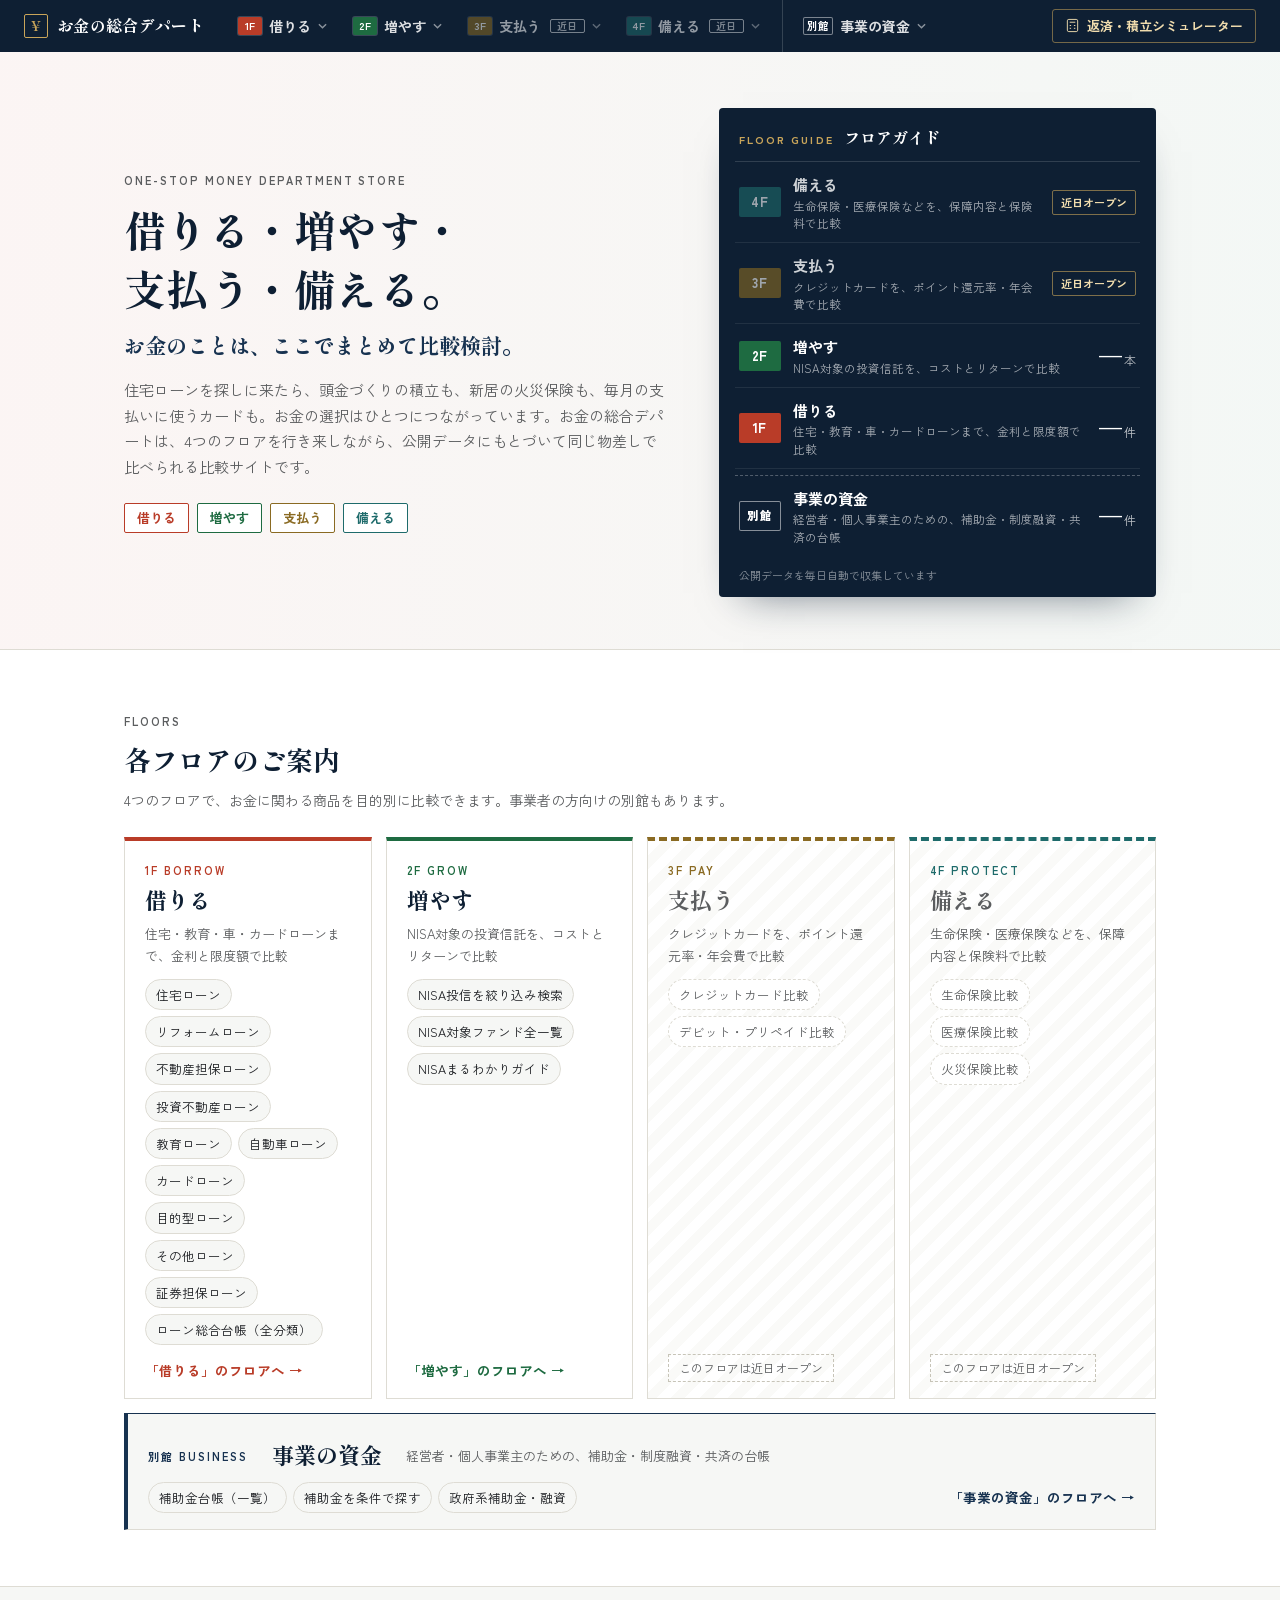
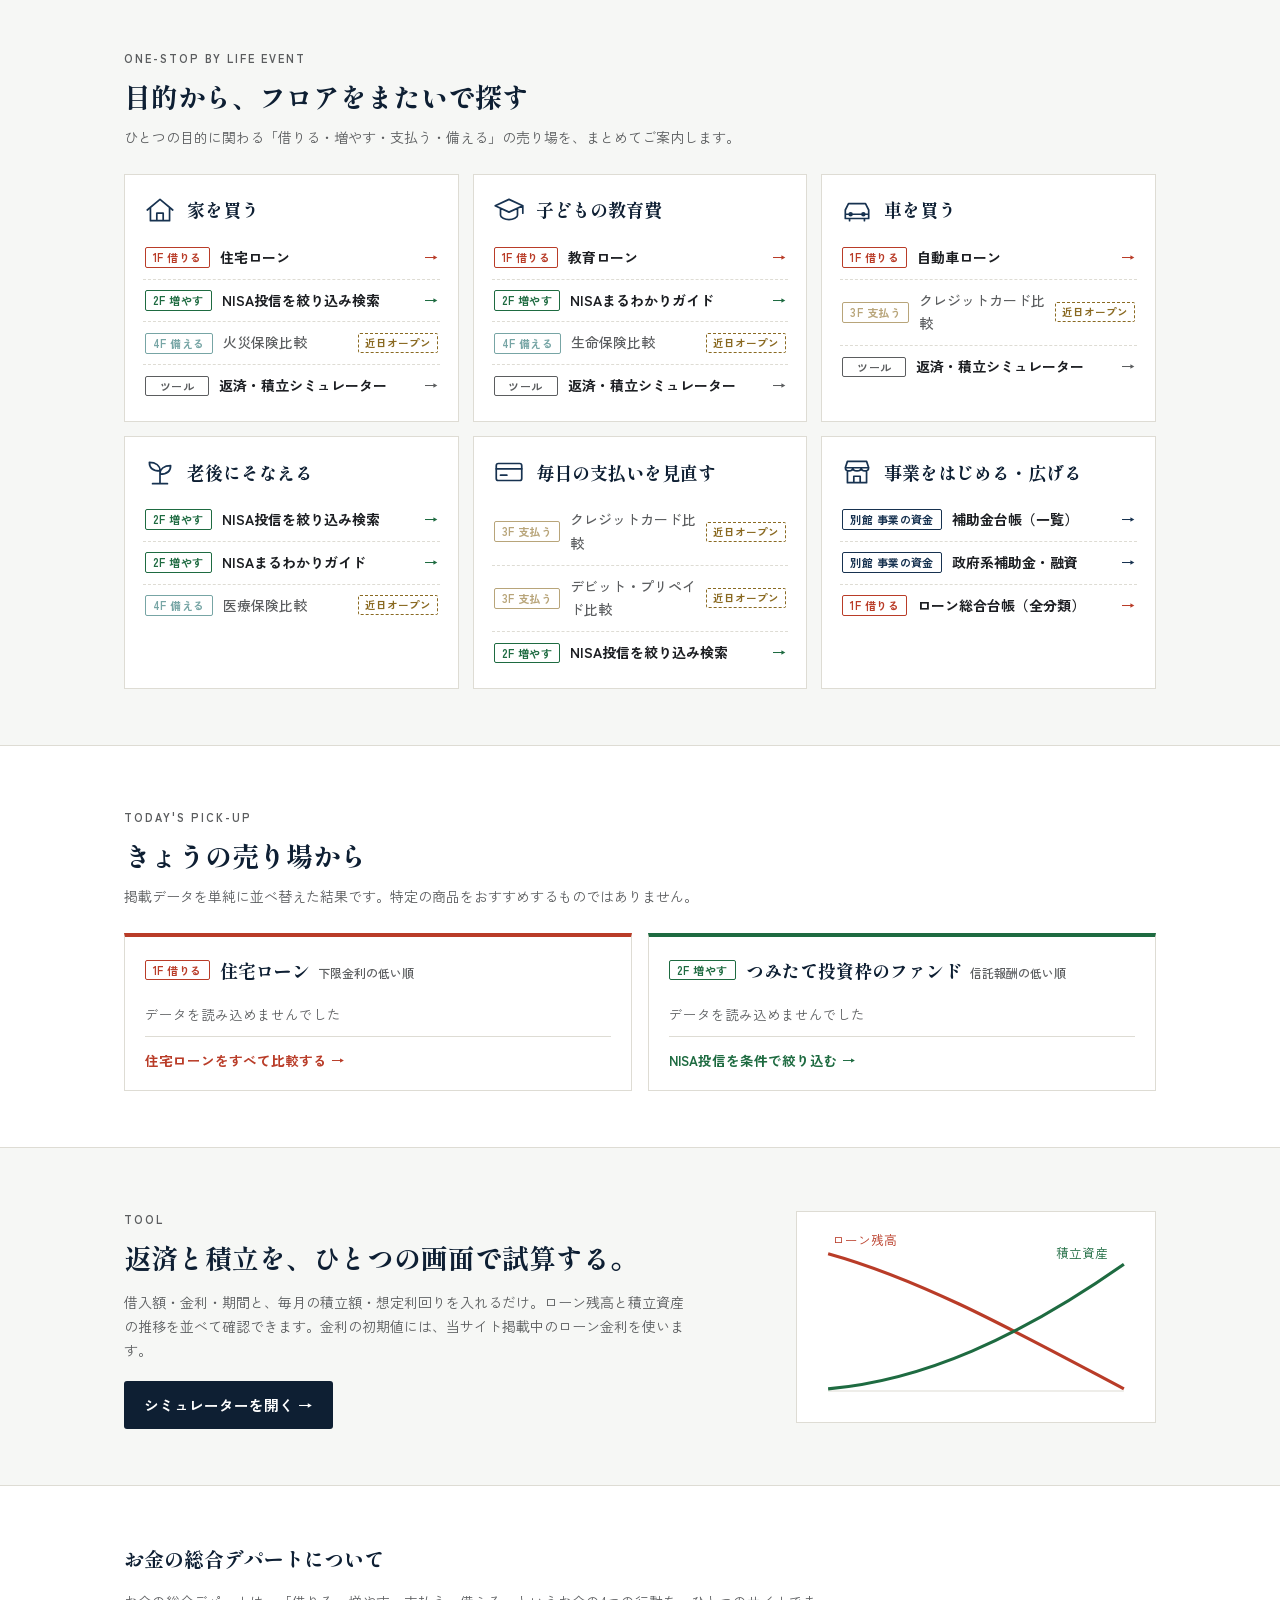
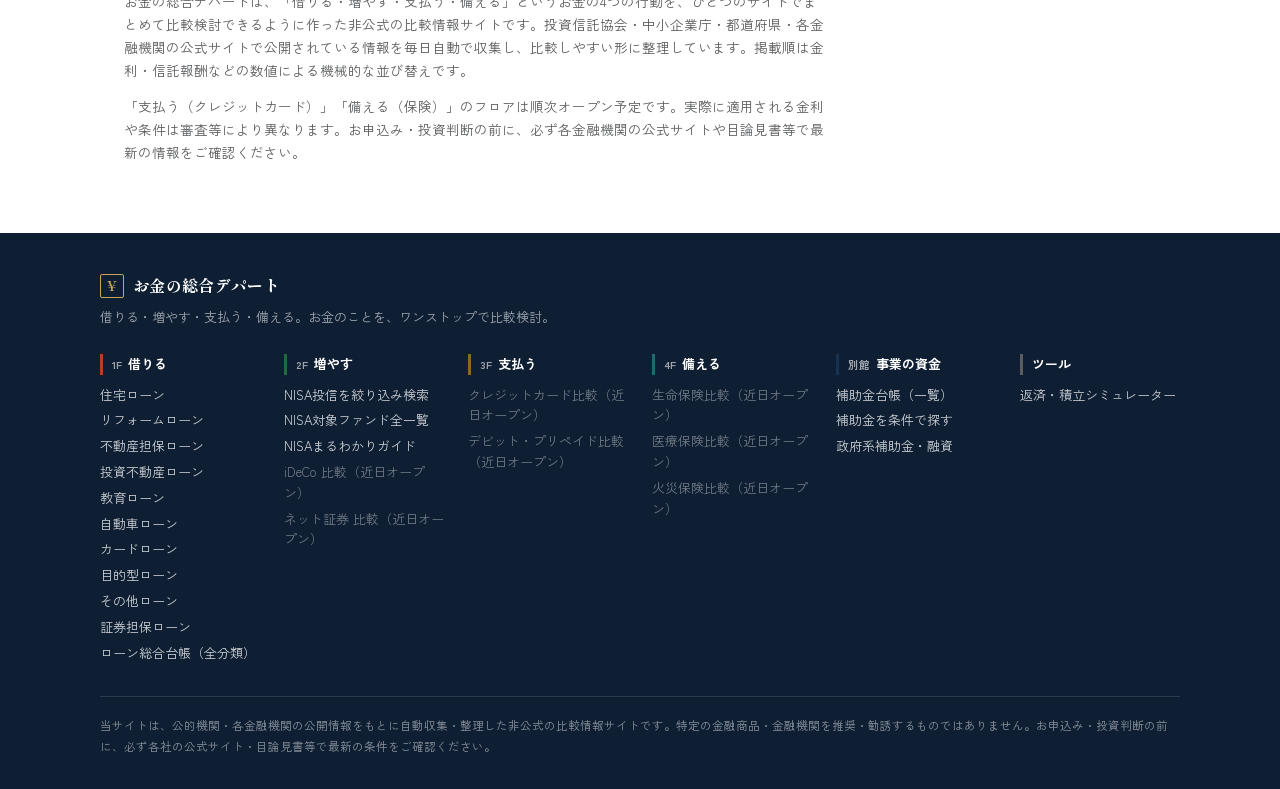
==== index.html @ 28300e52 "お金の総合デパート：ポータルTOP（フロアガイド）・共通グローバルナビ・返済積立シミュレーターを追加 Co-Authored-By: Claude Opus 5.5 <noreply@anthropi" ====
<!DOCTYPE html>
<html lang="ja">
<head>
<meta charset="UTF-8">
<meta name="viewport" content="width=device-width, initial-scale=1.0">

<!-- Google tag (gtag.js)：既存2サイトの計測IDの両方に送信 -->
<script async src="https://www.googletagmanager.com/gtag/js?id=G-MVQZEB89RS"></script>
<script>
  window.dataLayer = window.dataLayer || [];
  function gtag(){dataLayer.push(arguments);}
  gtag('js', new Date());
  gtag('config', 'G-MVQZEB89RS');
  gtag('config', 'G-N2JHBP892C');
</script>

<title>お金の総合デパート ｜ 借りる・増やす・支払う・備えるをワンストップで比較</title>
<meta name="description" content="ローン（借りる）・NISA投資信託（増やす）・クレジットカード（支払う）・保険（備える）を、ひとつのサイトでまとめて比較検討できる「お金の総合デパート」。公開データを毎日自動更新。">
<link rel="canonical" href="https://masanori141-oss.github.io/">
<meta property="og:type" content="website">
<meta property="og:site_name" content="お金の総合デパート">
<meta property="og:title" content="お金の総合デパート ｜ 借りる・増やす・支払う・備えるをワンストップで比較">
<meta property="og:description" content="借りる・増やす・支払う・備える。お金のことを、ひとつのサイトでまとめて比較検討。">
<meta property="og:url" content="https://masanori141-oss.github.io/">
<meta property="og:locale" content="ja_JP">
<meta name="twitter:card" content="summary">
<script type="application/ld+json">
{"@context":"https://schema.org","@type":"WebSite","name":"お金の総合デパート","alternateName":"お金の総合デパート（借りる・増やす・支払う・備える）","url":"https://masanori141-oss.github.io/","inLanguage":"ja"}
</script>

<link rel="preconnect" href="https://fonts.googleapis.com">
<link rel="preconnect" href="https://fonts.gstatic.com" crossorigin>
<link href="https://fonts.googleapis.com/css2?family=Shippori+Mincho:wght@700;800&family=Zen+Kaku+Gothic+New:wght@400;500;700;900&display=swap" rel="stylesheet">
<link rel="stylesheet" href="/assets/gnav/gnav.css">
<script src="/assets/gnav/registry.js" defer></script>
<script src="/assets/gnav/gnav.js" defer></script>
<link rel="stylesheet" href="/assets/portal.css">
</head>
<body>
<div id="mh-gnav"></div>

<header class="hero">
  <div class="wrap hero-grid">
    <div>
      <div class="eyebrow">ONE-STOP MONEY DEPARTMENT STORE</div>
      <h1>借りる・増やす・<br>支払う・備える。</h1>
      <p class="hero-sub">お金のことは、<span class="nb">ここでまとめて</span><span class="nb">比較検討。</span></p>
      <p class="lede">住宅ローンを探しに来たら、頭金づくりの積立も、新居の火災保険も、毎月の支払いに使うカードも。お金の選択はひとつにつながっています。お金の総合デパートは、4つのフロアを行き来しながら、公開データにもとづいて同じ物差しで比べられる比較サイトです。</p>
      <div class="pillars" aria-label="4つのフロア">
        <span style="--c:var(--borrow)">借りる</span><span style="--c:var(--invest)">増やす</span><span style="--c:var(--pay)">支払う</span><span style="--c:var(--protect)">備える</span>
      </div>
    </div>

    <nav class="directory" aria-label="フロアガイド">
      <div class="dir-head"><span>FLOOR GUIDE</span>フロアガイド</div>
      <ol id="directory"></ol>
      <p class="dir-note">公開データを毎日自動で収集しています<span id="st-updated"></span></p>
    </nav>
  </div>
</header>

<main>
  <section class="block" aria-labelledby="h-floors">
    <div class="wrap">
      <div class="block-head">
        <span class="eyebrow">FLOORS</span>
        <h2 id="h-floors">各フロアのご案内</h2>
        <p>4つのフロアで、お金に関わる商品を目的別に比較できます。事業者の方向けの別館もあります。</p>
      </div>
      <div class="sec-grid" id="sec-grid"></div>
    </div>
  </section>

  <section class="block block-soft" aria-labelledby="h-life">
    <div class="wrap">
      <div class="block-head">
        <span class="eyebrow">ONE-STOP BY LIFE EVENT</span>
        <h2 id="h-life">目的から、フロアをまたいで探す</h2>
        <p>ひとつの目的に関わる「借りる・増やす・支払う・備える」の売り場を、まとめてご案内します。</p>
      </div>
      <div class="life-grid" id="life-grid"></div>
    </div>
  </section>

  <section class="block" aria-labelledby="h-pick">
    <div class="wrap">
      <div class="block-head">
        <span class="eyebrow">TODAY'S PICK-UP</span>
        <h2 id="h-pick">きょうの売り場から</h2>
        <p>掲載データを単純に並べ替えた結果です。特定の商品をおすすめするものではありません。</p>
      </div>
      <div class="pick-grid">
        <article class="pick" style="--c:var(--borrow)">
          <header><span class="chip">1F 借りる</span><h3>住宅ローン<small>下限金利の低い順</small></h3></header>
          <ol id="pick-mortgage" class="pick-list"><li class="loading">読み込み中…</li></ol>
          <a class="pick-more" href="/sme-support-japan/loans/mortgage.html" data-mh-ev="portal_click" data-mh-id="borrow.mortgage">住宅ローンをすべて比較する →</a>
        </article>
        <article class="pick" style="--c:var(--invest)">
          <header><span class="chip">2F 増やす</span><h3>つみたて投資枠のファンド<small>信託報酬の低い順</small></h3></header>
          <ol id="pick-funds" class="pick-list"><li class="loading">読み込み中…</li></ol>
          <a class="pick-more" href="/nisa-fund-compare/index.html" data-mh-ev="portal_click" data-mh-id="invest.nisa-search">NISA投信を条件で絞り込む →</a>
        </article>
      </div>
    </div>
  </section>

  <section class="block block-soft" aria-labelledby="h-sim">
    <div class="wrap sim-banner">
      <div>
        <span class="eyebrow">TOOL</span>
        <h2 id="h-sim">返済と積立を、ひとつの画面で試算する。</h2>
        <p>借入額・金利・期間と、毎月の積立額・想定利回りを入れるだけ。ローン残高と積立資産の推移を並べて確認できます。金利の初期値には、当サイト掲載中のローン金利を使います。</p>
        <a class="btn btn-ink" href="/tools/simulator.html" data-mh-ev="portal_click" data-mh-id="tool.simulator">シミュレーターを開く →</a>
      </div>
      <svg class="sim-art" viewBox="0 0 320 180" aria-hidden="true">
        <path d="M20 160H300" stroke="#DEDCD4"/>
        <path d="M20 30 C 110 55, 200 105, 300 158" fill="none" stroke="#B93C28" stroke-width="3"/>
        <path d="M20 158 C 110 150, 200 110, 300 40" fill="none" stroke="#1E6B41" stroke-width="3"/>
        <text x="24" y="22" font-size="12" fill="#B93C28">ローン残高</text>
        <text x="236" y="34" font-size="12" fill="#1E6B41">積立資産</text>
      </svg>
    </div>
  </section>

  <section class="block" aria-labelledby="h-about">
    <div class="wrap about">
      <h2 id="h-about">お金の総合デパートについて</h2>
      <p>お金の総合デパートは、「借りる・増やす・支払う・備える」というお金の4つの行動を、ひとつのサイトでまとめて比較検討できるように作った非公式の比較情報サイトです。投資信託協会・中小企業庁・都道府県・各金融機関の公式サイトで公開されている情報を毎日自動で収集し、比較しやすい形に整理しています。掲載順は金利・信託報酬などの数値による機械的な並び替えです。</p>
      <p>「支払う（クレジットカード）」「備える（保険）」のフロアは順次オープン予定です。実際に適用される金利や条件は審査等により異なります。お申込み・投資判断の前に、必ず各金融機関の公式サイトや目論見書等で最新の情報をご確認ください。</p>
    </div>
  </section>
</main>

<script src="/assets/portal.js" defer></script>
</body>
</html>
---- assets/gnav/gnav.css ----
/* グローバルナビ・相互送客・共通フッター（既存サイトのCSSと衝突しないよう .mh- で名前空間を分離） */
#mh-gnav, .mh-cross, .mh-footer {
  --mh-ink: #0E1F33;
  --mh-ink-2: #173250;
  --mh-text: #1C1E22;
  --mh-sub: #5B5D5F;
  --mh-line: #DEDCD4;
  --mh-soft: #F6F7F5;
  --mh-gold: #C9A55A;
  font-family: 'Zen Kaku Gothic New', 'Hiragino Kaku Gothic ProN', 'Yu Gothic', Meiryo, sans-serif;
  line-height: 1.6;
  -webkit-font-smoothing: antialiased;
}
#mh-gnav *, .mh-cross *, .mh-footer * { box-sizing: border-box; }
#mh-gnav ul, .mh-cross ul, .mh-footer ul { list-style: none; margin: 0; padding: 0; }
#mh-gnav a, .mh-cross a, .mh-footer a { text-decoration: none; }

/* 描画前に高さを確保（レイアウトシフト防止） */
#mh-gnav { min-height: 52px; background: var(--mh-ink); }

.mh-gnav { position: relative; z-index: 1000; background: var(--mh-ink); color: #fff; }
.mh-bar {
  max-width: 1280px; margin: 0 auto; padding: 0 24px; height: 52px;
  display: flex; align-items: center; gap: 22px;
}
.mh-brand {
  display: inline-flex; align-items: center; gap: 9px; flex-shrink: 0;
  font-family: 'Shippori Mincho', 'Hiragino Mincho ProN', serif; font-weight: 800; font-size: 16px;
  color: #fff !important; letter-spacing: .02em;
}
.mh-mark {
  width: 24px; height: 24px; display: inline-grid; place-items: center;
  border: 1.5px solid var(--mh-gold); color: var(--mh-gold); border-radius: 2px;
  font-size: 13px; font-family: 'Shippori Mincho', serif; font-weight: 800;
}

.mh-sections { display: flex; align-items: stretch; height: 100%; gap: 2px; flex: 1; min-width: 0; }
.mh-sec { display: flex; }
.mh-sec-btn {
  all: unset; box-sizing: border-box; cursor: pointer;
  display: inline-flex; align-items: center; gap: 7px; height: 100%; padding: 0 12px;
  font: 600 14px/1 'Zen Kaku Gothic New', sans-serif; color: rgba(255,255,255,.86);
  border-bottom: 3px solid transparent; border-top: 3px solid transparent; white-space: nowrap;
}
.mh-sec-btn:hover, .mh-sec.is-open .mh-sec-btn { color: #fff; background: rgba(255,255,255,.06); }
.mh-sec-btn:focus-visible { outline: 2px solid var(--mh-gold); outline-offset: -4px; }
.mh-sec.is-active .mh-sec-btn { color: #fff; border-bottom-color: var(--mh-sec); }
.mh-floor {
  display: inline-grid; place-items: center; min-width: 24px; height: 18px; padding: 0 4px; border-radius: 2px;
  background: var(--mh-sec); color: #fff; font: 700 10.5px/1 'Zen Kaku Gothic New', sans-serif; letter-spacing: .02em;
  box-shadow: 0 0 0 1px rgba(255,255,255,.18);
}
.mh-sec.is-soon .mh-floor { opacity: .55; }
.mh-sec.is-annex { margin-left: 8px; padding-left: 8px; border-left: 1px solid rgba(255,255,255,.16); }
.mh-sec.is-annex .mh-floor { background: transparent; box-shadow: inset 0 0 0 1px rgba(255,255,255,.45); }
.mh-caret { width: 9px; height: 6px; opacity: .6; transition: transform .15s; }
.mh-sec.is-open .mh-caret { transform: rotate(180deg); }
.mh-sec.is-soon .mh-sec-btn { color: rgba(255,255,255,.55); }
.mh-soon {
  font-style: normal; font-size: 10px; font-weight: 600; letter-spacing: .04em;
  padding: 1px 6px; border-radius: 2px; border: 1px solid currentColor; opacity: .8; margin-left: 2px;
}

.mh-tools { margin-left: auto; display: flex; flex-shrink: 0; }
.mh-tool {
  display: inline-flex; align-items: center; gap: 7px; padding: 6px 12px; border-radius: 3px;
  border: 1px solid rgba(201,165,90,.55); color: #F1DDAE !important; font-size: 13px; font-weight: 600; white-space: nowrap;
}
.mh-tool:hover, .mh-tool.is-active { background: rgba(201,165,90,.14); }
.mh-tool svg { width: 15px; height: 15px; }

@media (max-width: 1180px) and (min-width: 861px) {
  .mh-sec-btn .mh-soon { display: none; }
  .mh-sec-btn { padding: 0 10px; }
  .mh-bar { gap: 14px; }
}

/* メガメニュー */
.mh-panel {
  position: absolute; left: 0; right: 0; top: 100%;
  background: #fff; color: var(--mh-text);
  border-top: 3px solid var(--mh-sec); border-bottom: 1px solid var(--mh-line);
  box-shadow: 0 18px 40px -12px rgba(14,31,51,.28);
}
.mh-panel[hidden] { display: none; }
.mh-panel-inner {
  max-width: 1280px; margin: 0 auto; padding: 22px 24px 26px;
  display: grid; grid-template-columns: 250px 1fr; gap: 32px;
}
.mh-panel-en { font-size: 11px; letter-spacing: .18em; font-weight: 700; color: var(--mh-sec); }
.mh-panel-head p {
  margin: 6px 0 14px; font-family: 'Shippori Mincho', serif; font-weight: 700; font-size: 17px; line-height: 1.55; color: var(--mh-ink);
}
.mh-panel-top { font-size: 13px; font-weight: 700; color: var(--mh-sec) !important; }
.mh-panel-top:hover { text-decoration: underline; }
.mh-panel-soon { display: inline-block; font-size: 12px; color: var(--mh-sub); border: 1px dashed var(--mh-line); padding: 4px 10px; }
.mh-groups { display: grid; grid-template-columns: repeat(auto-fill, minmax(210px, 1fr)); gap: 18px 28px; }
.mh-group-title {
  font-size: 11px; font-weight: 700; letter-spacing: .08em; color: var(--mh-sub);
  padding-bottom: 6px; margin-bottom: 4px; border-bottom: 1px solid var(--mh-line);
}
.mh-link {
  display: block; padding: 7px 8px; margin: 0 -8px; border-radius: 3px;
  font-size: 14px; font-weight: 600; color: var(--mh-text) !important;
}
.mh-link small { display: block; font-size: 11.5px; font-weight: 400; color: var(--mh-sub); margin-top: 1px; }
a.mh-link:hover { background: var(--mh-soft); color: var(--mh-sec) !important; }
.mh-link[aria-current="page"] { background: var(--mh-soft); box-shadow: inset 3px 0 0 var(--mh-sec); }
.mh-link.is-soon { color: #9A9B9C !important; font-weight: 500; }
.mh-link.is-soon .mh-soon { color: var(--mh-sub); }

.mh-l { display: inline; }
.mh-s { display: none; }

/* 狭い画面：分類を2段目に横スクロールで並べる（常に全分類が見える＝回遊の入口を減らさない） */
@media (max-width: 860px) {
  #mh-gnav { min-height: 94px; }
  .mh-bar { flex-wrap: wrap; height: auto; padding: 0 16px; gap: 0; }
  .mh-brand { height: 48px; }
  .mh-tools { order: 2; }
  .mh-tool .mh-l { display: none; }
  .mh-tool .mh-s { display: inline; }
  .mh-sections {
    order: 3; flex-basis: 100%; height: 46px; margin: 0 -16px; padding: 0 10px;
    overflow-x: auto; scrollbar-width: none; border-top: 1px solid rgba(255,255,255,.1);
  }
  .mh-sections::-webkit-scrollbar { display: none; }
  .mh-sec-btn { padding: 0 11px; font-size: 13.5px; }
  .mh-panel-inner { grid-template-columns: 1fr; gap: 14px; padding: 16px 16px 20px; max-height: calc(100vh - 110px); overflow-y: auto; }
  .mh-panel-head p { font-size: 15px; margin-bottom: 8px; }
  .mh-groups { grid-template-columns: 1fr 1fr; gap: 14px 18px; }
}
@media (max-width: 480px) {
  .mh-groups { grid-template-columns: 1fr; }
}

/* 相互送客ブロック */
.mh-cross { background: var(--mh-soft); border-top: 1px solid var(--mh-line); padding: 36px 24px 40px; color: var(--mh-text); }
.mh-cross-inner { max-width: 1080px; margin: 0 auto; }
.mh-cross-head { margin-bottom: 16px; }
.mh-eyebrow { font-size: 11px; letter-spacing: .14em; font-weight: 700; color: var(--mh-sub); }
.mh-cross h2 {
  margin: 2px 0 0; font-family: 'Shippori Mincho', serif; font-weight: 800; font-size: 21px; color: var(--mh-ink); border: 0; padding: 0;
}
.mh-cards { display: grid; grid-template-columns: repeat(auto-fit, minmax(260px, 1fr)); gap: 12px; }
.mh-card {
  position: relative; display: flex; flex-direction: column; gap: 6px;
  background: #fff; border: 1px solid var(--mh-line); border-left: 4px solid var(--mh-sec);
  padding: 16px 40px 16px 18px; border-radius: 3px; color: var(--mh-text) !important;
  transition: box-shadow .15s, transform .15s;
}
.mh-card:hover { box-shadow: 0 8px 22px -12px rgba(14,31,51,.35); transform: translateY(-1px); }
.mh-card strong { font-size: 16px; font-weight: 700; color: var(--mh-ink); }
.mh-card > span:not(.mh-chip):not(.mh-card-go) { font-size: 13px; color: var(--mh-sub); line-height: 1.65; }
.mh-chip {
  align-self: flex-start; font-size: 11px; font-weight: 700; letter-spacing: .06em;
  color: var(--mh-sec); border: 1px solid var(--mh-sec); padding: 0 7px; border-radius: 2px;
}
.mh-card-go { position: absolute; right: 16px; top: 50%; transform: translateY(-50%); color: var(--mh-sec); font-weight: 700; }

/* 共通フッター */
.mh-footer { background: var(--mh-ink); color: rgba(255,255,255,.78); padding: 40px 24px 32px; margin-top: 0; font-size: 13px; text-align: left; border: 0; }
.mh-footer-inner { max-width: 1080px; margin: 0 auto; }
.mh-ftag { margin: 8px 0 26px; color: rgba(255,255,255,.6); font-size: 13px; }
.mh-fcols { display: grid; grid-template-columns: repeat(auto-fit, minmax(150px, 1fr)); gap: 24px; }
.mh-ftitle { color: #fff; font-weight: 700; font-size: 13px; padding-left: 9px; border-left: 3px solid var(--mh-sec); margin-bottom: 10px; }
.mh-fcols li { margin: 5px 0; }
.mh-fcols a { color: rgba(255,255,255,.78) !important; }
.mh-fcols a:hover { color: #fff !important; text-decoration: underline; }
.mh-fcols li.is-soon { color: rgba(255,255,255,.4); }
.mh-ffloor { font-size: 10.5px; font-weight: 700; color: rgba(255,255,255,.6); margin-right: 6px; }
.mh-fnote { margin: 28px 0 0; padding-top: 18px; border-top: 1px solid rgba(255,255,255,.12); font-size: 11.5px; line-height: 1.8; color: rgba(255,255,255,.5); }
@media (max-width: 600px) {
  .mh-cross { padding: 28px 16px 32px; }
  .mh-footer { padding: 32px 16px 28px; }
  .mh-fcols { grid-template-columns: 1fr 1fr; }
}
@media print { #mh-gnav, .mh-cross, .mh-footer { display: none !important; } }
---- assets/portal.css ----
:root{
  --bg:#FFFFFF; --bg-soft:#F6F7F5; --line:#DEDCD4; --line-strong:#C7C4B8;
  --ink:#0E1F33; --ink-2:#173250; --text:#1C1E22; --sub:#5B5D5F;
  --borrow:#B93C28; --invest:#1E6B41; --business:#173250; --pay:#8A6A22; --protect:#1E6B6B; --gold:#8A6A22;
}
*{box-sizing:border-box;}
html{-webkit-text-size-adjust:100%;}
body{margin:0; background:var(--bg); color:var(--text); font-family:'Zen Kaku Gothic New', sans-serif; line-height:1.7; -webkit-font-smoothing:antialiased;}
a{color:inherit;}
.wrap{max-width:1080px; margin:0 auto; padding:0 24px;}
.eyebrow{font-size:11px; letter-spacing:.18em; font-weight:700; color:var(--sub);}
h1,h2,h3{font-family:'Shippori Mincho', serif; color:var(--ink); font-weight:800; margin:0;}

.btn{display:inline-flex; align-items:center; gap:8px; padding:12px 20px; border-radius:3px; font-weight:700; font-size:14.5px; text-decoration:none; transition:filter .15s, transform .15s;}
.btn:hover{filter:brightness(1.08); transform:translateY(-1px);}
.btn-borrow{background:var(--borrow); color:#fff;}
.btn-invest{background:var(--invest); color:#fff;}
.btn-ink{background:var(--ink); color:#fff;}

/* hero */
.hero{border-bottom:1px solid var(--line); padding:56px 0 52px; background:
  linear-gradient(90deg, rgba(185,60,40,.05), rgba(30,107,65,.05)), var(--bg);}
.hero-grid{display:grid; grid-template-columns:1.25fr 1fr; gap:48px; align-items:center;}
.hero h1{font-size:clamp(28px, 4.2vw, 42px); line-height:1.4; margin:10px 0 16px; letter-spacing:.01em;}
.lede{color:var(--sub); font-size:15px; margin:0 0 24px; max-width:36em;}
.hero-cta{display:flex; flex-wrap:wrap; gap:10px;}
.hero-sub{font-family:'Shippori Mincho', serif; font-weight:800; font-size:clamp(17px, 2vw, 21px); color:var(--ink-2); margin:-6px 0 14px;}
.pillars{display:flex; flex-wrap:wrap; gap:8px;}
.pillars span{font-size:13px; font-weight:700; color:var(--c); border:1px solid var(--c); background:#fff; padding:3px 12px; border-radius:2px;}

/* フロアガイド（館内案内板） */
.directory{background:var(--ink); color:#fff; border-radius:4px; padding:16px 16px 12px; box-shadow:0 20px 40px -24px rgba(14,31,51,.6);}
.dir-head{font-family:'Shippori Mincho', serif; font-weight:800; font-size:16px; display:flex; align-items:baseline; gap:10px; padding:0 4px 10px; border-bottom:1px solid rgba(255,255,255,.14);}
.dir-head span{font-family:'Zen Kaku Gothic New', sans-serif; font-size:10.5px; letter-spacing:.2em; color:#C9A55A;}
.directory ol{list-style:none; margin:0; padding:0;}
.directory li{border-bottom:1px solid rgba(255,255,255,.08);}
.directory li.is-annex{border-top:1px dashed rgba(255,255,255,.28); border-bottom:0; margin-top:6px;}
.dir-row{display:grid; grid-template-columns:42px 1fr auto; align-items:center; gap:12px; padding:10px 4px; color:#fff; text-decoration:none;}
a.dir-row:hover{background:rgba(255,255,255,.06);}
.dir-floor{display:grid; place-items:center; height:30px; border-radius:2px; background:var(--c); font-weight:900; font-size:13px; letter-spacing:.02em;}
.is-annex .dir-floor{background:transparent; box-shadow:inset 0 0 0 1px rgba(255,255,255,.5); font-size:11.5px;}
.dir-name strong{display:block; font-size:15px;}
.dir-name small{display:block; font-size:11.5px; color:rgba(255,255,255,.62); line-height:1.5;}
.dir-num{font-size:12px; color:rgba(255,255,255,.7); white-space:nowrap;}
.dir-num b{font-family:'Shippori Mincho', serif; font-size:22px; color:#fff; margin-right:2px; font-variant-numeric:tabular-nums;}
.dir-soon{font-size:11px; font-weight:700; color:#F1DDAE; border:1px solid rgba(201,165,90,.6); padding:2px 8px; border-radius:2px; white-space:nowrap;}
.is-soon .dir-floor{opacity:.6;}
.is-soon .dir-name strong{color:rgba(255,255,255,.8);}
.dir-note{margin:10px 4px 0; font-size:11px; color:rgba(255,255,255,.5);}

/* blocks */
.block{padding:56px 0;}
.block-soft{background:var(--bg-soft); border-top:1px solid var(--line); border-bottom:1px solid var(--line);}
.block-head{margin-bottom:24px;}
.block-head h2{font-size:clamp(22px, 2.6vw, 27px); margin-top:4px;}
.block-head p{color:var(--sub); font-size:14px; margin:6px 0 0;}

/* categories */
.sec-grid{display:grid; grid-template-columns:repeat(4, 1fr); gap:14px;}
.sec-card.is-annex{grid-column:1 / -1; flex-direction:row; flex-wrap:wrap; align-items:center; gap:4px 24px; border-top-width:1px; border-left:4px solid var(--c); background:var(--bg-soft);}
.sec-card.is-annex .en, .sec-card.is-annex h3{flex-basis:auto;}
.sec-card.is-annex p, .sec-card.is-annex ul{margin:0;}
.sec-card.is-annex .go{margin-top:0; margin-left:auto;}
.soon-list li span{color:var(--sub); border-style:dashed !important; background:#fff !important;}
.sec-card{border:1px solid var(--line); border-top:4px solid var(--c); background:#fff; padding:20px 20px 16px; display:flex; flex-direction:column;}
.sec-card .en{font-size:11px; letter-spacing:.18em; font-weight:700; color:var(--c);}
.sec-card h3{font-size:22px; margin:2px 0 4px;}
.sec-card p{font-size:13px; color:var(--sub); margin:0 0 12px;}
.sec-card ul{list-style:none; margin:0 0 14px; padding:0; display:flex; flex-wrap:wrap; gap:6px;}
.sec-card li a, .sec-card li span{display:inline-block; font-size:12.5px; padding:4px 10px; border:1px solid var(--line); border-radius:999px; text-decoration:none; background:var(--bg-soft);}
.sec-card li a:hover{border-color:var(--c); color:var(--c);}
.sec-card .go{margin-top:auto; font-size:13.5px; font-weight:700; color:var(--c); text-decoration:none;}
.sec-card .go:hover{text-decoration:underline;}
.sec-card.is-soon{background:repeating-linear-gradient(135deg, #fff 0 10px, #FAFAF8 10px 20px); border-top-style:dashed;}
.sec-card.is-soon h3{color:var(--sub);}
.sec-card .soon{margin-top:auto; font-size:12px; color:var(--sub); border:1px dashed var(--line-strong); padding:3px 10px; align-self:flex-start;}

/* life events */
.life-grid{display:grid; grid-template-columns:repeat(3, 1fr); gap:14px;}
.life{background:#fff; border:1px solid var(--line); padding:18px 18px 14px;}
.life-title{display:flex; align-items:center; gap:10px; margin-bottom:10px;}
.life-title svg{width:34px; height:34px; flex-shrink:0; color:var(--ink-2);}
.life-title h3{font-size:18px;}
.life ul{list-style:none; margin:0; padding:0;}
.life li + li{border-top:1px dashed var(--line);}
.life li a{display:flex; align-items:center; gap:10px; padding:9px 2px; text-decoration:none; font-size:14px; font-weight:500;}
.life li a:hover strong{color:var(--c); text-decoration:underline;}
.life .chip{flex-shrink:0; min-width:64px; text-align:center;}
.life strong{font-weight:600;}
.life .arrow{margin-left:auto; color:var(--c); font-weight:700;}
.life .row{display:flex; align-items:center; gap:10px; padding:9px 2px; font-size:14px; color:var(--sub);}
.life .is-soon .chip{opacity:.6;}
.life .is-soon strong{font-weight:500;}
.life .is-soon em{margin-left:auto; font-style:normal; font-size:10.5px; font-weight:700; color:var(--gold); border:1px dashed var(--gold); padding:0 6px; border-radius:2px; white-space:nowrap;}
.chip{display:inline-block; font-size:11px; font-weight:700; letter-spacing:.04em; color:var(--c); border:1px solid var(--c); padding:0 7px; border-radius:2px; line-height:1.7;}

/* picks */
.pick-grid{display:grid; grid-template-columns:1fr 1fr; gap:16px;}
.pick{border:1px solid var(--line); border-top:4px solid var(--c); padding:18px 20px; display:flex; flex-direction:column;}
.pick header{display:flex; align-items:center; gap:10px; margin-bottom:8px;}
.pick h3{font-size:18px;}
.pick h3 small{font-family:'Zen Kaku Gothic New', sans-serif; font-weight:500; font-size:12px; color:var(--sub); margin-left:8px;}
.pick-list{margin:0 0 12px; padding:0; list-style:none; counter-reset:n;}
.pick-list li{counter-increment:n; display:grid; grid-template-columns:28px 1fr auto; gap:10px; align-items:center; padding:10px 0; border-bottom:1px solid var(--line); font-size:13.5px;}
.pick-list li::before{content:counter(n); font-family:'Shippori Mincho', serif; font-weight:800; font-size:18px; color:var(--c); text-align:center;}
.pick-list li.loading{display:block; color:var(--sub);}
.pick-list li.loading::before{content:none;}
.pick-list .nm{min-width:0;}
.pick-list .nm small{display:block; color:var(--sub); font-size:11.5px;}
.pick-list .nm a{text-decoration:none; font-weight:600;}
.pick-list .nm a:hover{color:var(--c); text-decoration:underline;}
.pick-list .val{font-family:'Shippori Mincho', serif; font-weight:800; font-size:18px; color:var(--c); white-space:nowrap; font-variant-numeric:tabular-nums;}
.pick-list .val small{font-family:'Zen Kaku Gothic New', sans-serif; font-size:11px; font-weight:500; color:var(--sub); margin-right:3px;}
.pick-more{margin-top:auto; font-size:13.5px; font-weight:700; color:var(--c); text-decoration:none;}
.pick-more:hover{text-decoration:underline;}

/* simulator banner */
.sim-banner{display:grid; grid-template-columns:1.3fr 1fr; gap:40px; align-items:center;}
.sim-banner h2{font-size:clamp(22px, 2.6vw, 27px); margin:4px 0 10px;}
.sim-banner p{color:var(--sub); font-size:14px; margin:0 0 18px;}
.sim-art{width:100%; max-width:360px; justify-self:end; background:#fff; border:1px solid var(--line); padding:10px;}

.about h2{font-size:20px; margin-bottom:10px;}
.about p{font-size:13.5px; color:var(--sub); max-width:52em;}

@media (max-width:900px){
  .hero-grid, .sim-banner{grid-template-columns:1fr; gap:28px;}
  .sec-grid, .life-grid{grid-template-columns:1fr 1fr;}
  .sec-card.is-annex{flex-direction:column; align-items:flex-start;}
  .sec-card.is-annex .go{margin-left:0;}
  .sim-art{justify-self:start;}
}
@media (max-width:600px){
  .wrap{padding:0 16px;}
  .hero{padding:36px 0;}
  .block{padding:40px 0;}
  .sec-grid, .life-grid, .pick-grid{grid-template-columns:1fr;}
  .btn{flex:1; justify-content:center;}
}
.nb{display:inline-block;}
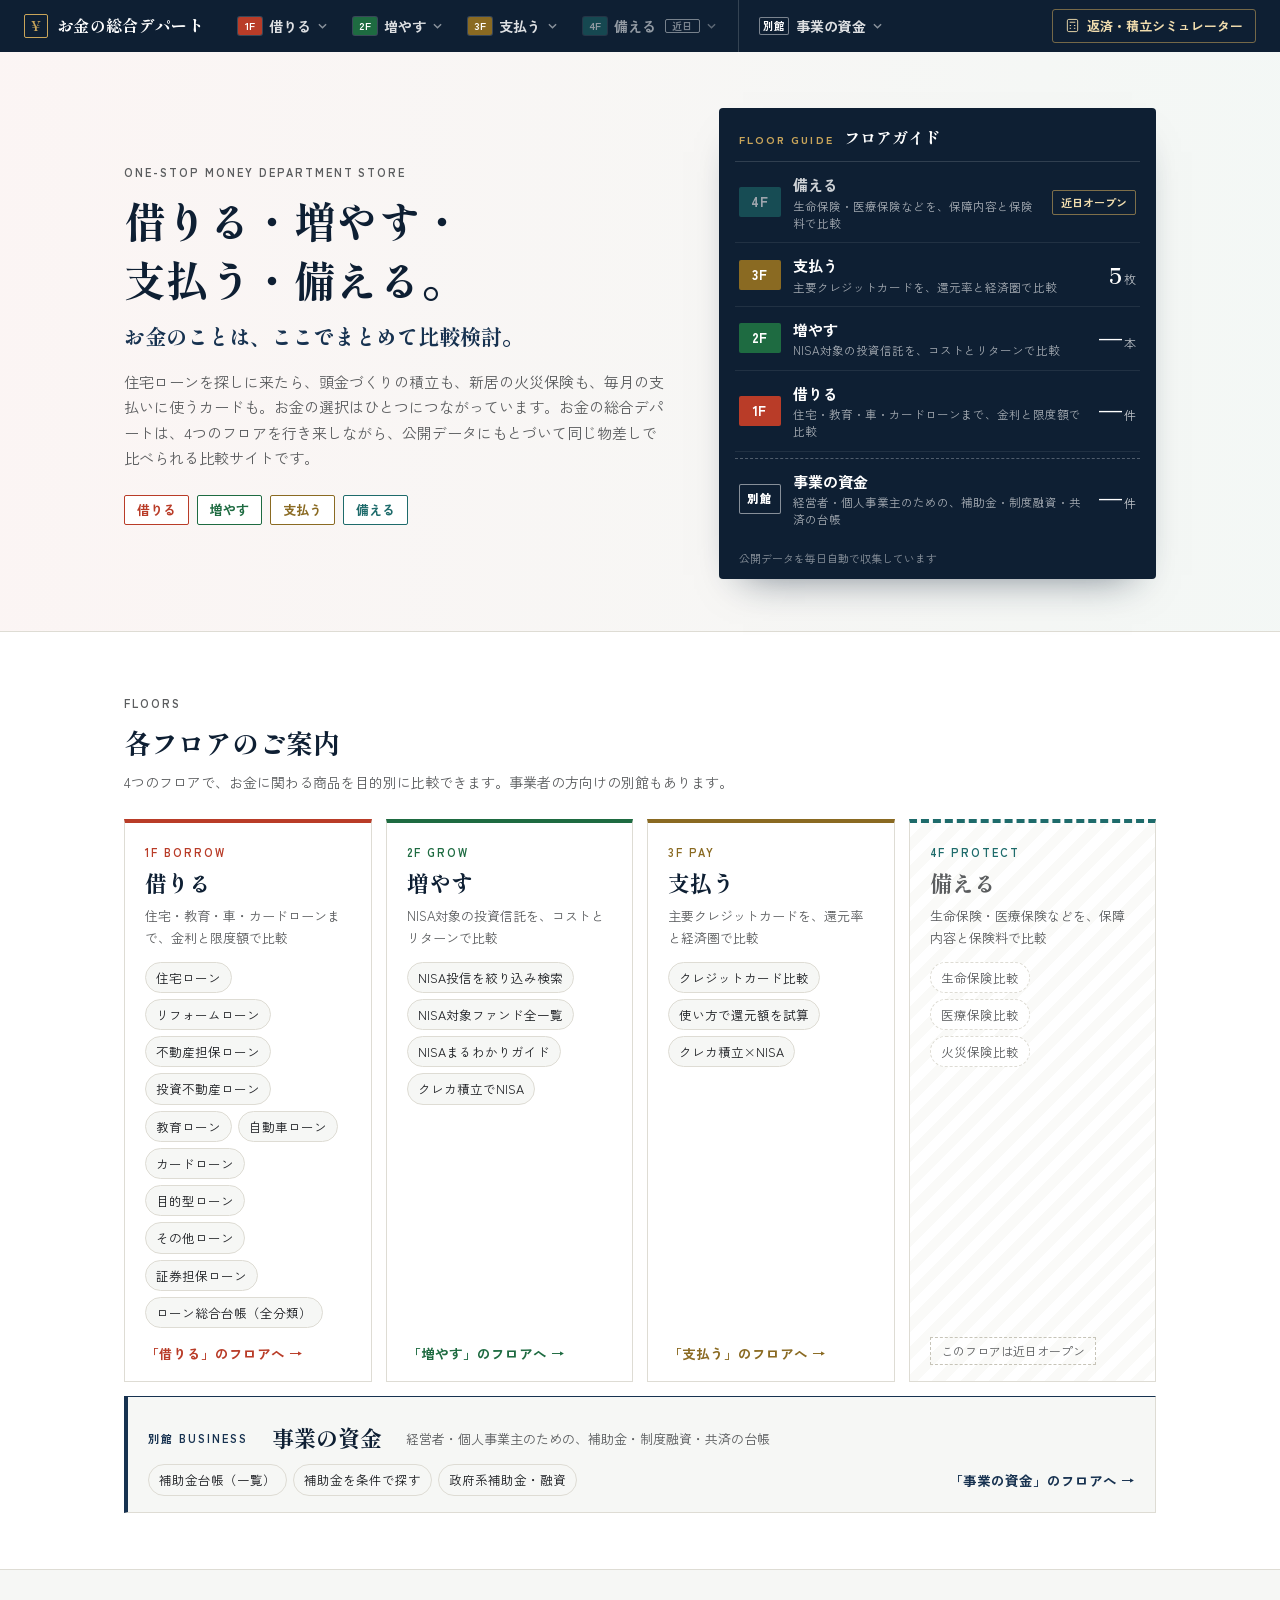
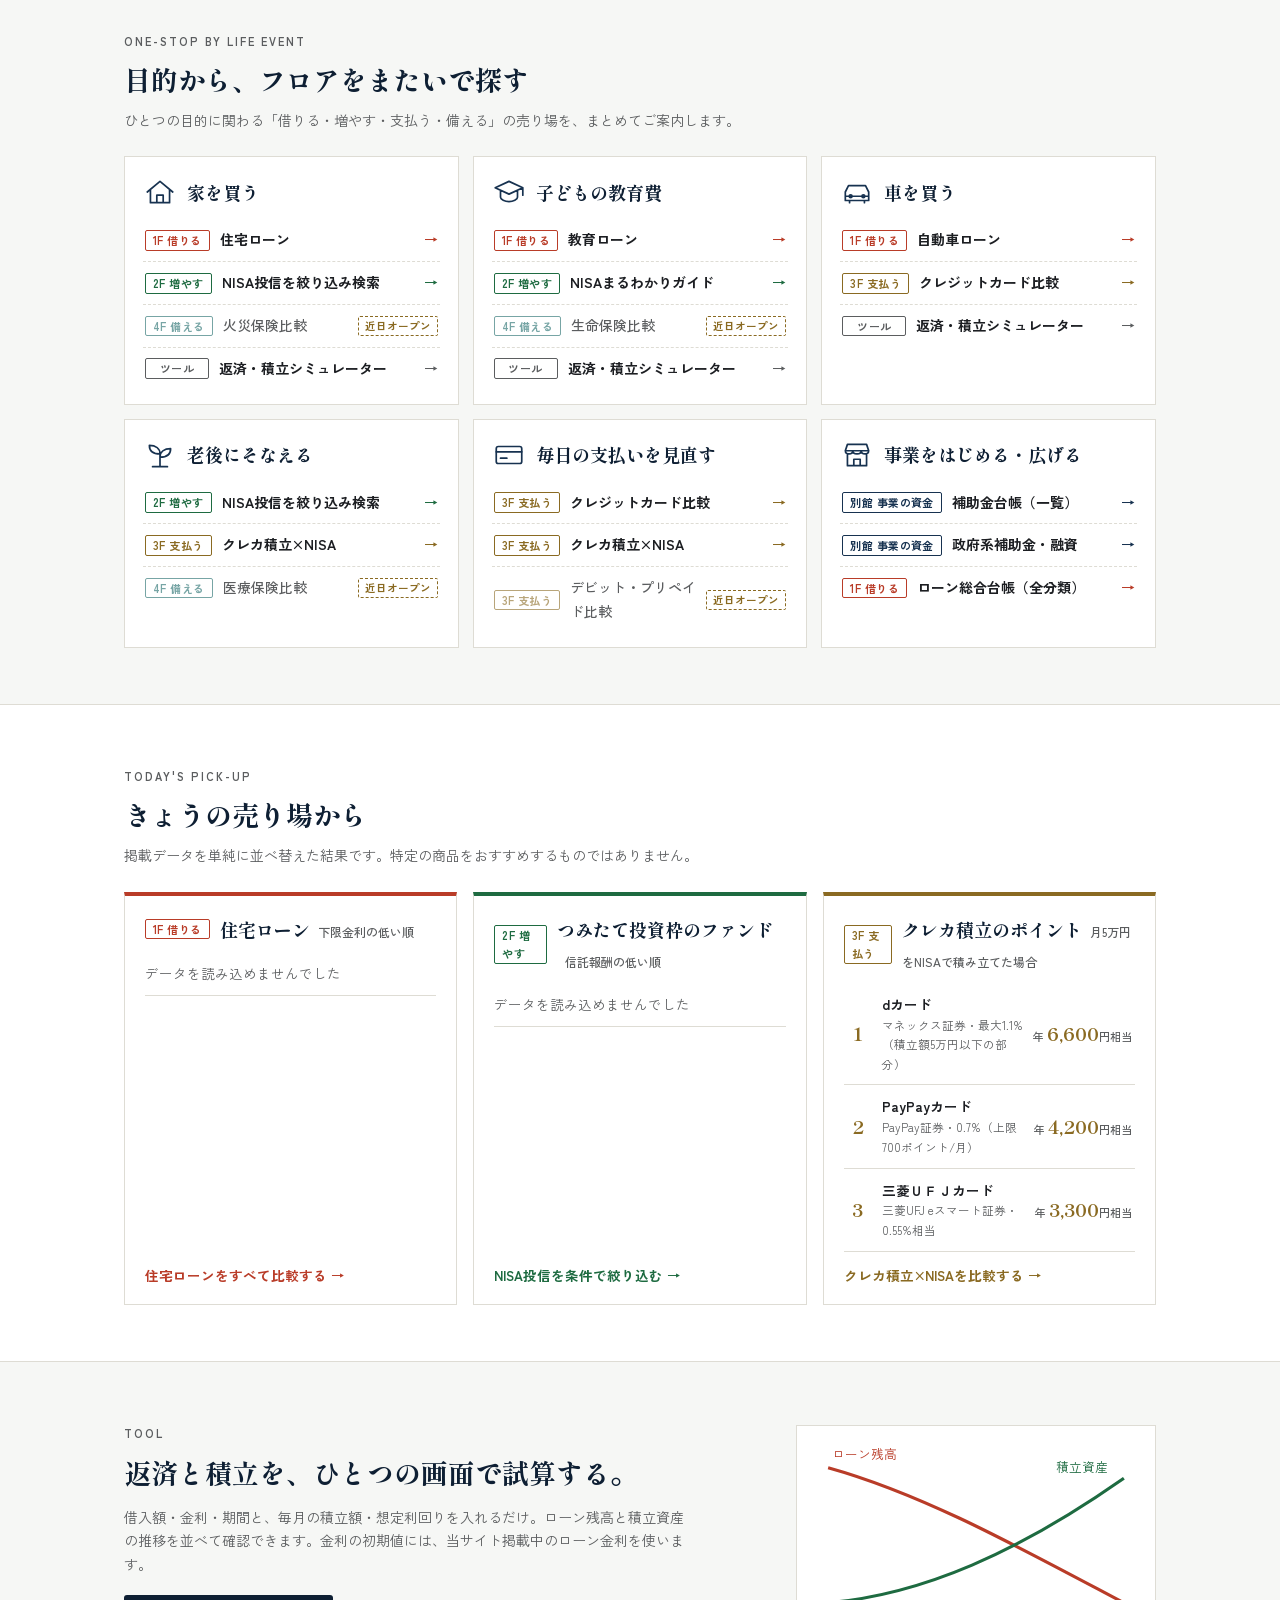
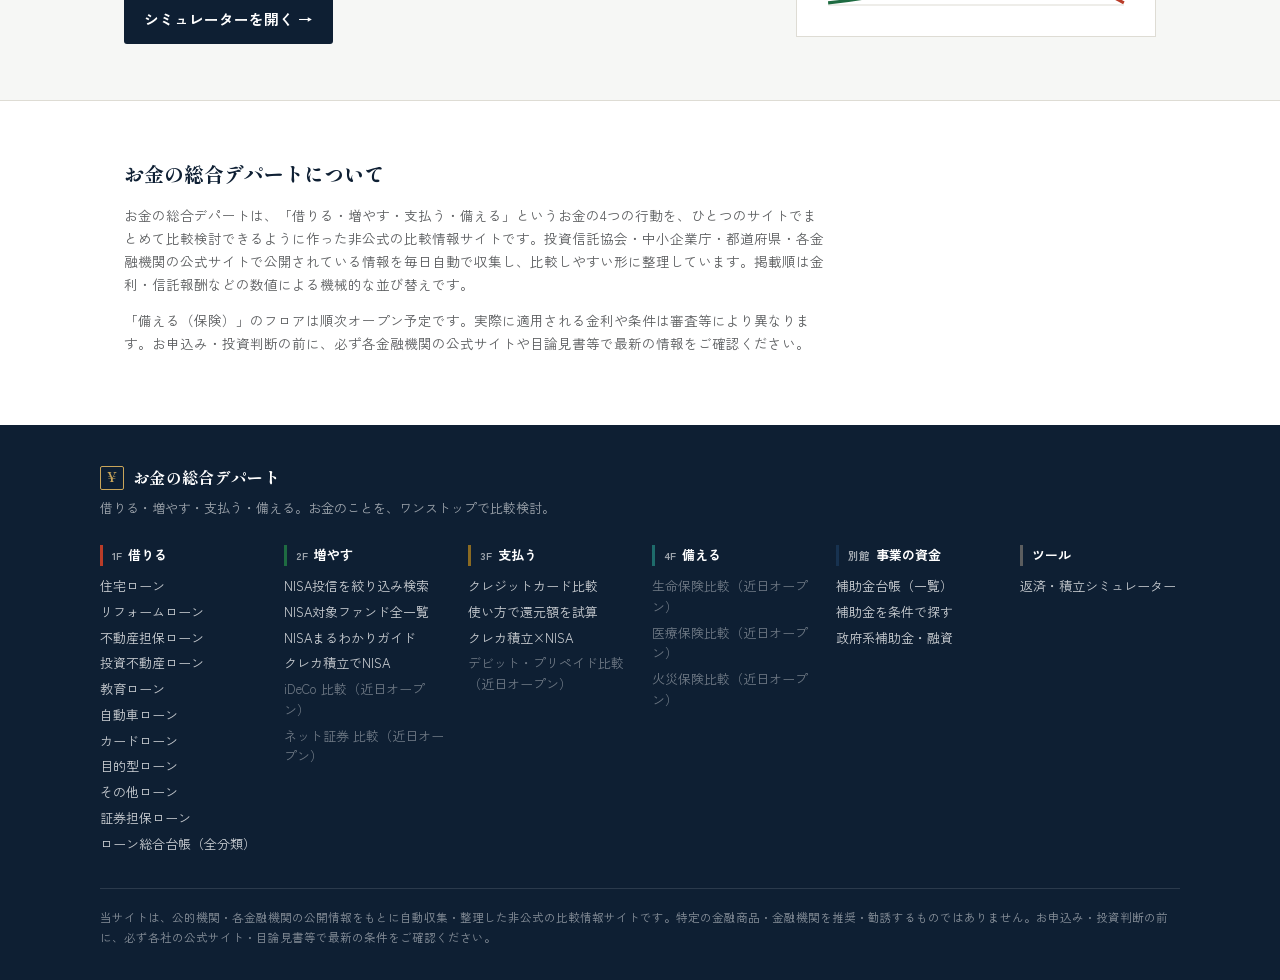
==== commit 1937e65c: "3F 支払う：クレジットカード比較とクレカ積立×NISAのページを追加 - 三菱UFJカード・三井住友カード（NL）/Olive・dカード・楽天カード・PayPayカードを   各社公式サイトの情報（" ====
--- a/index.html
+++ b/index.html
@@ -100,6 +100,11 @@
           <ol id="pick-funds" class="pick-list"><li class="loading">読み込み中…</li></ol>
           <a class="pick-more" href="/nisa-fund-compare/index.html" data-mh-ev="portal_click" data-mh-id="invest.nisa-search">NISA投信を条件で絞り込む →</a>
         </article>
+        <article class="pick" style="--c:var(--pay)">
+          <header><span class="chip">3F 支払う</span><h3>クレカ積立のポイント<small>月5万円をNISAで積み立てた場合</small></h3></header>
+          <ol id="pick-cards" class="pick-list"><li class="loading">読み込み中…</li></ol>
+          <a class="pick-more" href="/cards/nisa-tsumitate.html" data-mh-ev="portal_click" data-mh-id="pay.tsumitate">クレカ積立×NISAを比較する →</a>
+        </article>
       </div>
     </div>
   </section>
@@ -126,7 +131,7 @@
     <div class="wrap about">
       <h2 id="h-about">お金の総合デパートについて</h2>
       <p>お金の総合デパートは、「借りる・増やす・支払う・備える」というお金の4つの行動を、ひとつのサイトでまとめて比較検討できるように作った非公式の比較情報サイトです。投資信託協会・中小企業庁・都道府県・各金融機関の公式サイトで公開されている情報を毎日自動で収集し、比較しやすい形に整理しています。掲載順は金利・信託報酬などの数値による機械的な並び替えです。</p>
-      <p>「支払う（クレジットカード）」「備える（保険）」のフロアは順次オープン予定です。実際に適用される金利や条件は審査等により異なります。お申込み・投資判断の前に、必ず各金融機関の公式サイトや目論見書等で最新の情報をご確認ください。</p>
+      <p>「備える（保険）」のフロアは順次オープン予定です。実際に適用される金利や条件は審査等により異なります。お申込み・投資判断の前に、必ず各金融機関の公式サイトや目論見書等で最新の情報をご確認ください。</p>
     </div>
   </section>
 </main>
--- a/assets/portal.css
+++ b/assets/portal.css
@@ -95,7 +95,7 @@
 .chip{display:inline-block; font-size:11px; font-weight:700; letter-spacing:.04em; color:var(--c); border:1px solid var(--c); padding:0 7px; border-radius:2px; line-height:1.7;}
 
 /* picks */
-.pick-grid{display:grid; grid-template-columns:1fr 1fr; gap:16px;}
+.pick-grid{display:grid; grid-template-columns:repeat(3, minmax(0, 1fr)); gap:16px;}
 .pick{border:1px solid var(--line); border-top:4px solid var(--c); padding:18px 20px; display:flex; flex-direction:column;}
 .pick header{display:flex; align-items:center; gap:10px; margin-bottom:8px;}
 .pick h3{font-size:18px;}
@@ -126,6 +126,7 @@
 @media (max-width:900px){
   .hero-grid, .sim-banner{grid-template-columns:1fr; gap:28px;}
   .sec-grid, .life-grid{grid-template-columns:1fr 1fr;}
+  .pick-grid{grid-template-columns:1fr;}
   .sec-card.is-annex{flex-direction:column; align-items:flex-start;}
   .sec-card.is-annex .go{margin-left:0;}
   .sim-art{justify-self:start;}
